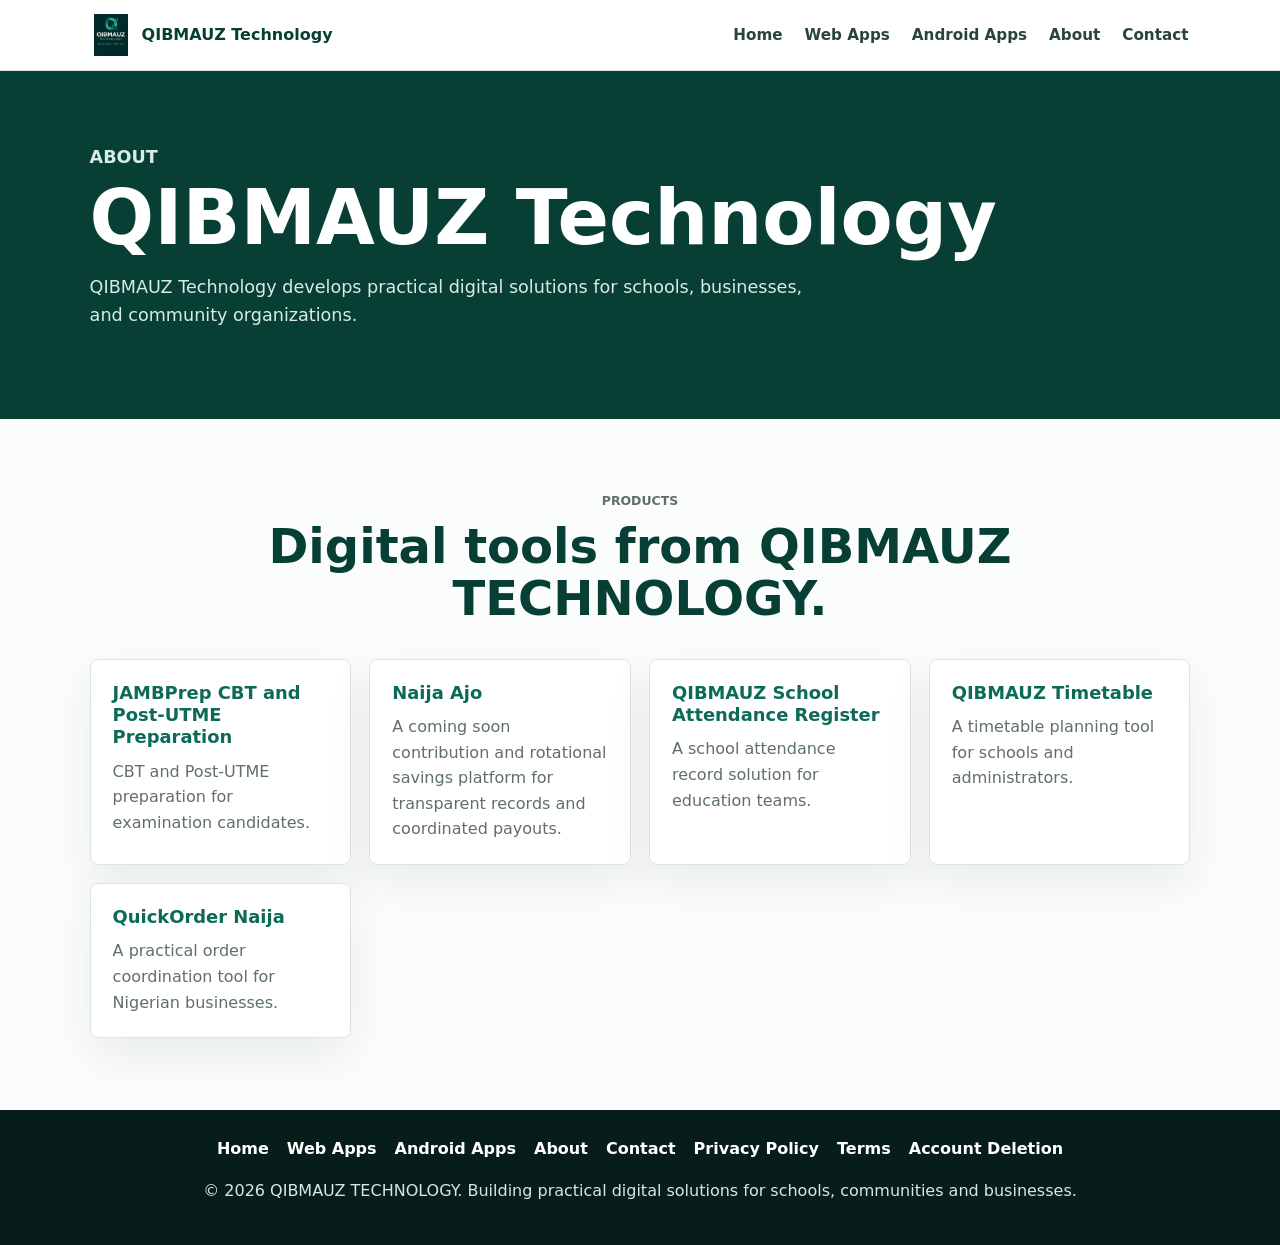
==== about/index.html @ e4f03536 "chore: complete technical SEO pass, history mode, and sitemaps" ====
<!DOCTYPE html>
<html lang="en">

<head>
  <meta charset="UTF-8" />
  <meta name="viewport" content="width=device-width, initial-scale=1.0" />
  <title>About QIBMAUZ Technology</title>
  <meta name="description" content="QIBMAUZ Technology develops practical digital solutions for schools, businesses, and community organizations." />
  <link rel="stylesheet" href="../style.css" />
</head>

<body>
  <nav class="navbar" aria-label="Main navigation">
    <a class="brand" href="/"><img src="../logo.png" alt="QIBMAUZ Technology logo" /><span>QIBMAUZ Technology</span></a>
    <div class="nav-links">
      <a href="/">Home</a><a href="/#web-apps">Web Apps</a><a href="/#android-apps">Android Apps</a><a href="/#about">About</a><a href="/#contact">Contact</a>
    </div>
  </nav>

  <main>
    <header class="page-hero">
      <p class="eyebrow">About</p>
      <h1>QIBMAUZ Technology</h1>
      <p>QIBMAUZ Technology develops practical digital solutions for schools, businesses, and community organizations.</p>
    </header>

    <section class="section">
      <div class="section-heading">
        <p class="eyebrow">Products</p>
        <h2>Digital tools from QIBMAUZ TECHNOLOGY.</h2>
      </div>
      <div class="grid products-grid">
        <article class="card"><h3>JAMBPrep CBT and Post-UTME Preparation</h3><p>CBT and Post-UTME preparation for examination candidates.</p></article><article class="card"><h3>Naija Ajo</h3><p>A coming soon contribution and rotational savings platform for transparent records and coordinated payouts.</p></article>
        <article class="card"><h3>QIBMAUZ School Attendance Register</h3><p>A school attendance record solution for education teams.</p></article>
        <article class="card"><h3>QIBMAUZ Timetable</h3><p>A timetable planning tool for schools and administrators.</p></article>
        <article class="card"><h3>QuickOrder Naija</h3><p>A practical order coordination tool for Nigerian businesses.</p></article>
      </div>
    </section>
  </main>

  <footer>
    <div class="footer-links">
      <a href="/">Home</a><a href="/#web-apps">Web Apps</a><a href="/#android-apps">Android Apps</a><a href="/#about">About</a><a href="/#contact">Contact</a><a href="https://www.qibmauz.com/privacy-policy/">Privacy Policy</a><a href="/terms-of-service/">Terms</a><a href="/delete-account.html">Account Deletion</a>
    </div>
    <p>© 2026 QIBMAUZ TECHNOLOGY. Building practical digital solutions for schools, communities and businesses.</p>
  </footer>
</body>

</html>
---- style.css ----
:root {
  color-scheme: light;
  --ink: #10231f;
  --muted: #5f6f6a;
  --line: #dbe6e2;
  --paper: #ffffff;
  --soft: #f4f8f6;
  --brand: #0b6b57;
  --brand-dark: #073f35;
  --accent: #d79b22;
  --accent-soft: #fff3d6;
  --blue-soft: #eaf3ff;
  --blue: #1c5d99;
  --shadow: 0 18px 45px rgba(15, 35, 31, 0.08);
}

* {
  box-sizing: border-box;
}

html {
  scroll-behavior: smooth;
  scroll-padding-top: 92px;
}

body {
  margin: 0;
  font-family: Inter, ui-sans-serif, system-ui, -apple-system, BlinkMacSystemFont, "Segoe UI", sans-serif;
  background: #fbfdfc;
  color: var(--ink);
  line-height: 1.6;
}

a {
  color: inherit;
  text-decoration: none;
}

a:focus-visible,
button:focus-visible,
input:focus-visible + .nav-menu-button {
  outline: 3px solid var(--accent);
  outline-offset: 4px;
}

.navbar {
  position: sticky;
  top: 0;
  z-index: 20;
  display: flex;
  align-items: center;
  justify-content: space-between;
  gap: 24px;
  padding: 14px 7%;
  background: rgba(255, 255, 255, 0.96);
  border-bottom: 1px solid var(--line);
  backdrop-filter: blur(16px);
}

.brand {
  display: inline-flex;
  align-items: center;
  gap: 10px;
  font-weight: 900;
  color: var(--brand-dark);
}

.brand img {
  width: 42px;
  height: 42px;
  object-fit: contain;
}

.nav-toggle {
  position: absolute;
  width: 1px;
  height: 1px;
  overflow: hidden;
  clip: rect(0 0 0 0);
}

.nav-menu-button {
  display: none;
  width: 44px;
  height: 44px;
  place-items: center;
  gap: 4px;
  padding: 10px;
  border: 1px solid var(--line);
  border-radius: 8px;
  background: #ffffff;
  cursor: pointer;
}

.nav-menu-button span {
  display: block;
  width: 22px;
  height: 2px;
  background: var(--brand-dark);
}

.nav-links {
  display: flex;
  flex-wrap: wrap;
  justify-content: flex-end;
  gap: 8px 18px;
  font-size: 0.95rem;
  font-weight: 800;
  color: #29443d;
}

.nav-links a {
  border-radius: 6px;
  padding: 6px 2px;
}

.hero {
  display: grid;
  grid-template-columns: minmax(0, 1.15fr) minmax(280px, 0.85fr);
  gap: 40px;
  align-items: center;
  min-height: calc(100vh - 72px);
  padding: 88px 7% 64px;
  background:
    linear-gradient(135deg, rgba(7, 63, 53, 0.97), rgba(12, 82, 72, 0.92)),
    radial-gradient(circle at 88% 12%, rgba(215, 155, 34, 0.35), transparent 34%);
  color: #ffffff;
}

.hero-content {
  max-width: 820px;
}

.eyebrow {
  margin: 0 0 10px;
  color: var(--accent);
  font-size: 0.78rem;
  font-weight: 900;
  letter-spacing: 0;
  text-transform: uppercase;
}

.hero h1,
.page-hero h1 {
  margin: 0;
  font-size: clamp(2.8rem, 7vw, 5.8rem);
  line-height: 0.98;
  letter-spacing: 0;
}

.hero-subtitle {
  max-width: 760px;
  margin: 22px 0 12px;
  color: #ffe2a1;
  font-size: clamp(1.25rem, 3vw, 2rem);
  font-weight: 850;
  line-height: 1.2;
}

.hero-copy,
.page-hero p {
  max-width: 720px;
  color: #d8ebe7;
  font-size: 1.1rem;
}

.button-row {
  display: flex;
  flex-wrap: wrap;
  gap: 14px;
  margin-top: 28px;
}

.button-row.center {
  justify-content: center;
}

.button {
  display: inline-flex;
  min-height: 46px;
  align-items: center;
  justify-content: center;
  border: 1px solid transparent;
  border-radius: 8px;
  padding: 12px 18px;
  font: inherit;
  font-weight: 850;
  cursor: pointer;
}

.button.primary,
.button.light {
  background: var(--accent);
  color: #1f1706;
}

.button.secondary {
  background: rgba(255, 255, 255, 0.1);
  color: #ffffff;
  border-color: rgba(255, 255, 255, 0.32);
}

.button.outline-light {
  color: #ffffff;
  border-color: rgba(255, 255, 255, 0.45);
}

.button.text-button {
  align-self: flex-start;
  min-height: 42px;
  margin-top: auto;
  padding: 10px 14px;
  background: #eef8f5;
  color: var(--brand-dark);
  border-color: #cfe4dd;
}

.button:disabled {
  background: #edf1ef;
  color: #667771;
  border-color: #d7e1de;
  cursor: not-allowed;
}

.hero-panel {
  display: grid;
  gap: 14px;
  padding: 20px;
  border: 1px solid rgba(255, 255, 255, 0.18);
  border-radius: 8px;
  background: rgba(255, 255, 255, 0.1);
  box-shadow: 0 22px 70px rgba(0, 0, 0, 0.16);
}

.hero-panel div {
  padding: 18px;
  border-radius: 8px;
  background: rgba(255, 255, 255, 0.12);
}

.metric {
  display: block;
  color: #ffe2a1;
  font-size: 0.82rem;
  font-weight: 900;
  text-transform: uppercase;
}

.section {
  padding: 72px 7%;
}

.section-heading {
  max-width: 820px;
  margin: 0 auto 34px;
  text-align: center;
}

.section-heading h2,
.content-panel h2,
.disclosure h2,
.cta-section h2 {
  margin: 0;
  color: var(--brand-dark);
  font-size: clamp(2rem, 4vw, 3rem);
  line-height: 1.08;
  letter-spacing: 0;
}

.section-heading p {
  color: var(--muted);
}

.muted {
  background: var(--soft);
}

.grid,
.steps,
.contact-grid {
  display: grid;
  grid-template-columns: repeat(auto-fit, minmax(250px, 1fr));
  gap: 18px;
}

.app-grid {
  align-items: stretch;
}

.card {
  min-height: 100%;
  padding: 22px;
  border: 1px solid var(--line);
  border-radius: 8px;
  background: var(--paper);
  box-shadow: var(--shadow);
}

.card h3 {
  margin: 0 0 10px;
  color: var(--brand);
  font-size: 1.12rem;
  line-height: 1.25;
}

.card p {
  margin: 0;
  color: var(--muted);
}

.app-card {
  display: flex;
  min-height: 330px;
  flex-direction: column;
  gap: 14px;
}

.android-grid .app-card {
  min-height: 280px;
}

.badge,
.product-tag {
  display: inline-flex;
  width: fit-content;
  margin: 0 0 2px;
  padding: 5px 10px;
  border-radius: 999px;
  font-size: 0.76rem;
  font-weight: 900;
  text-transform: uppercase;
}

.badge.live {
  background: #e9f8ef;
  color: #116a38;
}

.badge.soon {
  background: var(--accent-soft);
  color: #7a4d05;
}

.badge.android {
  background: var(--blue-soft);
  color: var(--blue);
}

.content-panel {
  max-width: 920px;
  margin: 0 auto;
  padding: 30px;
  border: 1px solid var(--line);
  border-radius: 8px;
  background: #ffffff;
  box-shadow: var(--shadow);
}

.content-panel p {
  color: var(--muted);
}

.content-panel a {
  color: var(--brand);
  font-weight: 850;
}

.contact-section {
  background: #ffffff;
}

.contact-card {
  display: flex;
  flex-direction: column;
  gap: 8px;
  color: var(--brand-dark);
}

.contact-card span {
  color: var(--muted);
  font-size: 0.82rem;
  font-weight: 900;
  text-transform: uppercase;
}

.contact-card strong {
  overflow-wrap: anywhere;
}

.step-card span {
  display: inline-grid;
  width: 34px;
  height: 34px;
  place-items: center;
  margin-bottom: 14px;
  border-radius: 50%;
  background: var(--accent-soft);
  color: #7a4d05;
  font-weight: 900;
}

.disclosure {
  display: grid;
  grid-template-columns: minmax(0, 0.8fr) minmax(0, 1.2fr);
  gap: 28px;
  align-items: center;
  background: #fff7ed;
  border-top: 1px solid #fed7aa;
  border-bottom: 1px solid #fed7aa;
}

.disclosure p:last-child {
  margin: 0;
  color: #5b3715;
  font-weight: 700;
}

.cta-section {
  padding: 64px 7%;
  text-align: center;
  background: var(--brand-dark);
  color: #ffffff;
}

.cta-section h2 {
  color: #ffffff;
}

footer {
  padding: 26px 7%;
  background: #071d19;
  color: #d7e7e2;
  text-align: center;
}

.page-hero {
  padding: 72px 7%;
  background: var(--brand-dark);
  color: #ffffff;
}

.page-hero h1 {
  font-size: clamp(2.5rem, 6vw, 4.75rem);
}

.faq {
  display: grid;
  gap: 14px;
  max-width: 920px;
  margin: 0 auto;
}

.faq details {
  padding: 18px 20px;
  border: 1px solid var(--line);
  border-radius: 8px;
  background: #ffffff;
}

.faq summary {
  cursor: pointer;
  color: var(--brand-dark);
  font-weight: 850;
}

.placeholder-grid {
  display: grid;
  grid-template-columns: repeat(auto-fit, minmax(260px, 1fr));
  gap: 18px;
}

.screenshot-placeholder {
  min-height: 230px;
  display: grid;
  place-items: center;
  border: 1px dashed #8fb3aa;
  border-radius: 8px;
  background: linear-gradient(135deg, #ffffff, #eef8f5);
  color: var(--brand);
  font-weight: 850;
  text-align: center;
}

.company-intro {
  padding-top: 56px;
  padding-bottom: 56px;
}

.product-card {
  display: flex;
  flex-direction: column;
  justify-content: space-between;
}

.featured-card {
  border-color: rgba(215, 155, 34, 0.45);
  background: linear-gradient(180deg, #ffffff, #fffaf0);
}

.feature-shell {
  max-width: 980px;
  margin: 0 auto;
  padding: 34px;
  border: 1px solid rgba(11, 107, 87, 0.22);
  border-radius: 8px;
  background:
    linear-gradient(135deg, rgba(244, 248, 246, 0.95), rgba(255, 250, 240, 0.9)),
    #ffffff;
  box-shadow: var(--shadow);
}

.feature-shell h2 {
  margin: 0;
  color: var(--brand-dark);
  font-size: clamp(2.3rem, 5vw, 4rem);
  line-height: 1;
}

.feature-shell p {
  max-width: 760px;
  color: var(--muted);
  font-size: 1.08rem;
}

.mission-section,
.featured-product {
  background: #ffffff;
}

.footer-links {
  display: flex;
  flex-wrap: wrap;
  justify-content: center;
  gap: 10px 18px;
  margin-bottom: 16px;
  font-weight: 850;
}

.footer-links a {
  color: #ffffff;
  border-radius: 6px;
}

@media (max-width: 820px) {
  html {
    scroll-padding-top: 78px;
  }

  .navbar {
    align-items: center;
    flex-wrap: wrap;
    padding-left: 5%;
    padding-right: 5%;
  }

  .brand span {
    max-width: 210px;
  }

  .nav-menu-button {
    display: grid;
  }

  .nav-links {
    display: none;
    width: 100%;
    flex-direction: column;
    gap: 2px;
    padding-top: 8px;
  }

  .nav-links a {
    min-height: 42px;
    padding: 9px 0;
  }

  .nav-toggle:checked ~ .nav-links {
    display: flex;
  }

  .hero,
  .disclosure {
    grid-template-columns: 1fr;
  }

  .hero {
    min-height: auto;
    padding-top: 64px;
  }

  .section,
  .page-hero,
  .cta-section {
    padding-left: 5%;
    padding-right: 5%;
  }

  .app-card,
  .android-grid .app-card {
    min-height: auto;
  }
}
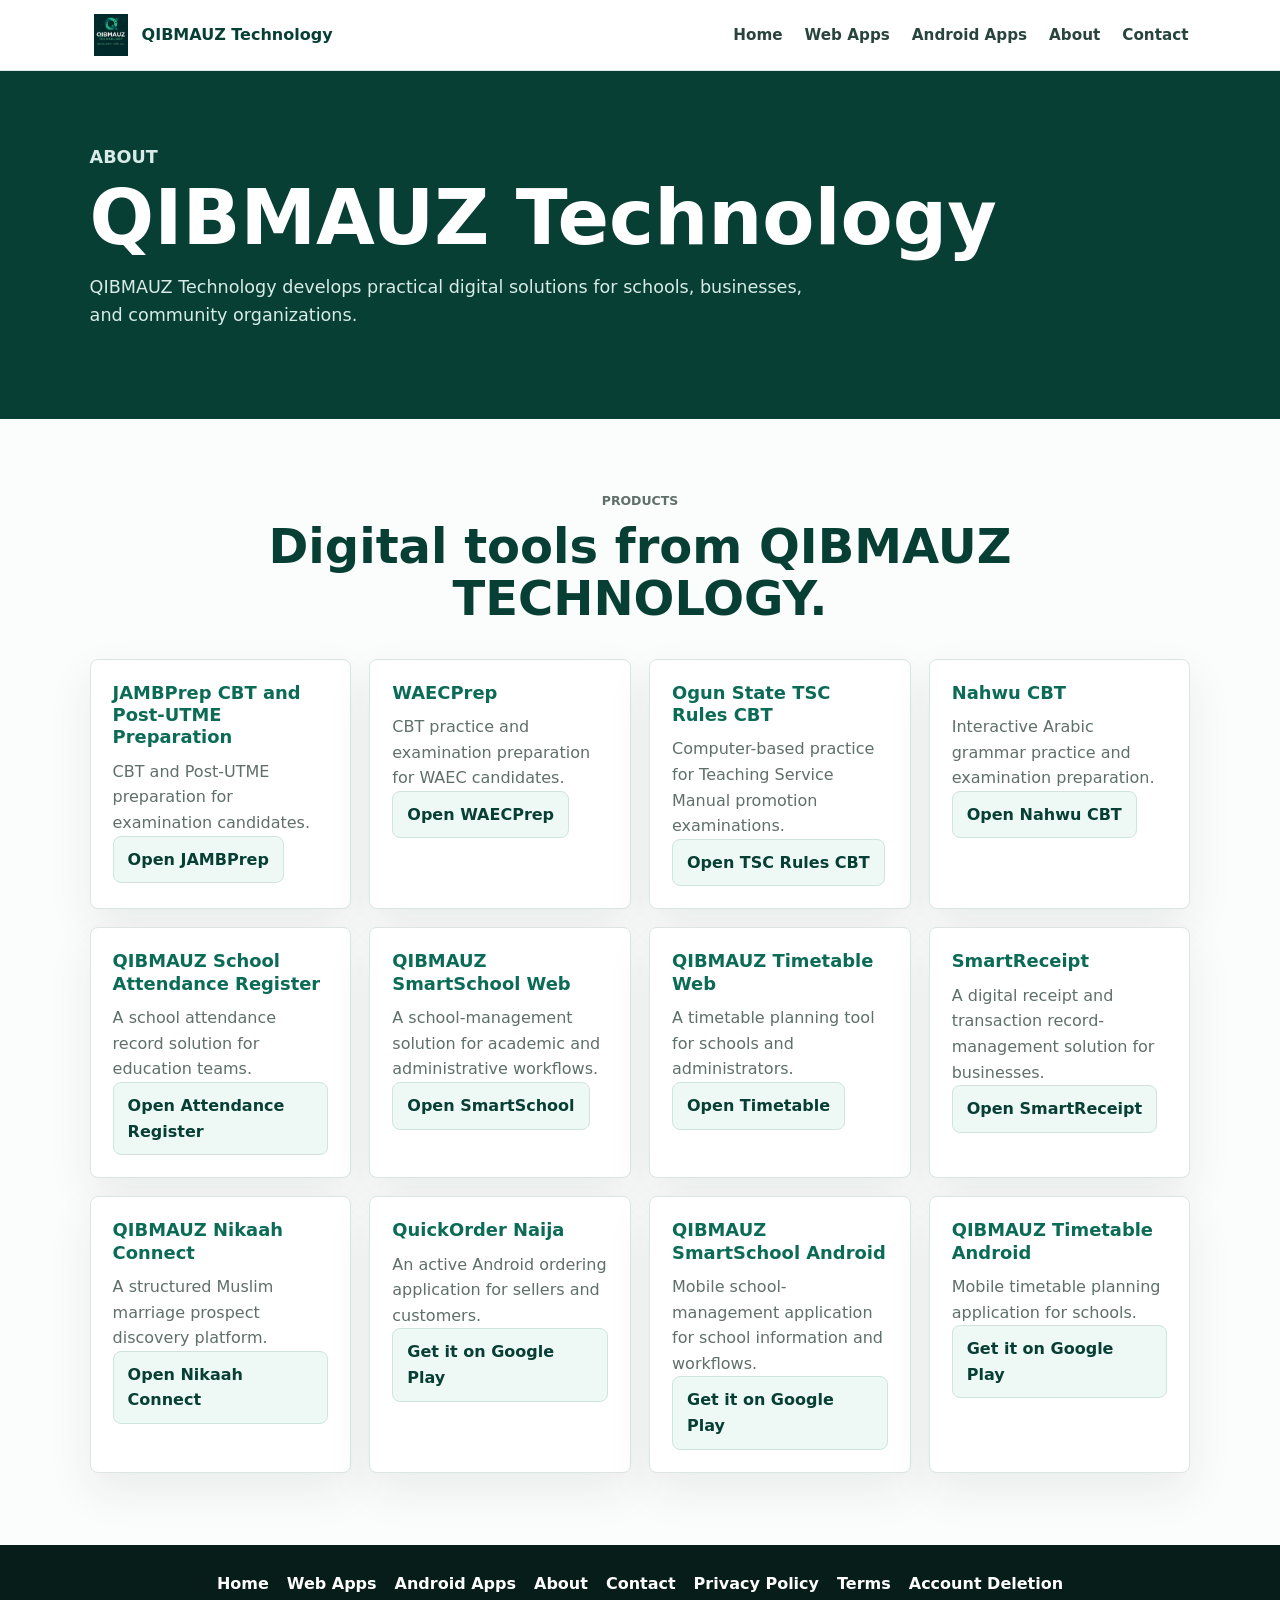
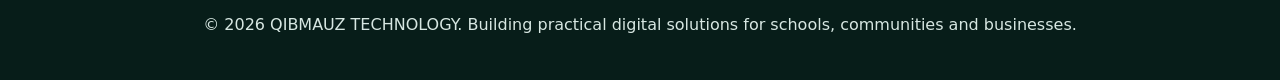
==== commit 443bc9b0: "Restore expanded QIBMAUZ website content" ====
--- a/about/index.html
+++ b/about/index.html
@@ -5,7 +5,8 @@
   <meta charset="UTF-8" />
   <meta name="viewport" content="width=device-width, initial-scale=1.0" />
   <title>About QIBMAUZ Technology</title>
-  <meta name="description" content="QIBMAUZ Technology develops practical digital solutions for schools, businesses, and community organizations." />
+  <meta name="description" content="QIBMAUZ Technology develops practical digital solutions across education, examination preparation, school administration, business and community services." />
+  <link rel="canonical" href="https://www.qibmauz.com/about/" />
   <link rel="stylesheet" href="../style.css" />
 </head>
 
@@ -30,17 +31,25 @@
         <h2>Digital tools from QIBMAUZ TECHNOLOGY.</h2>
       </div>
       <div class="grid products-grid">
-        <article class="card"><h3>JAMBPrep CBT and Post-UTME Preparation</h3><p>CBT and Post-UTME preparation for examination candidates.</p></article><article class="card"><h3>Naija Ajo</h3><p>A coming soon contribution and rotational savings platform for transparent records and coordinated payouts.</p></article>
-        <article class="card"><h3>QIBMAUZ School Attendance Register</h3><p>A school attendance record solution for education teams.</p></article>
-        <article class="card"><h3>QIBMAUZ Timetable</h3><p>A timetable planning tool for schools and administrators.</p></article>
-        <article class="card"><h3>QuickOrder Naija</h3><p>A practical order coordination tool for Nigerian businesses.</p></article>
+        <article class="card"><h3>JAMBPrep CBT and Post-UTME Preparation</h3><p>CBT and Post-UTME preparation for examination candidates.</p><a class="button text-button" href="https://jambprep.qibmauz.com/">Open JAMBPrep</a></article>
+        <article class="card"><h3>WAECPrep</h3><p>CBT practice and examination preparation for WAEC candidates.</p><a class="button text-button" href="https://waecprep.qibmauz.com/">Open WAECPrep</a></article>
+        <article class="card"><h3>Ogun State TSC Rules CBT</h3><p>Computer-based practice for Teaching Service Manual promotion examinations.</p><a class="button text-button" href="https://tsc-rules-cbt.qibmauz.com/">Open TSC Rules CBT</a></article>
+        <article class="card"><h3>Nahwu CBT</h3><p>Interactive Arabic grammar practice and examination preparation.</p><a class="button text-button" href="https://nahwu.qibmauz.com/">Open Nahwu CBT</a></article>
+        <article class="card"><h3>QIBMAUZ School Attendance Register</h3><p>A school attendance record solution for education teams.</p><a class="button text-button" href="https://attendance.qibmauz.com/">Open Attendance Register</a></article>
+        <article class="card"><h3>QIBMAUZ SmartSchool Web</h3><p>A school-management solution for academic and administrative workflows.</p><a class="button text-button" href="https://smartschool.qibmauz.com/">Open SmartSchool</a></article>
+        <article class="card"><h3>QIBMAUZ Timetable Web</h3><p>A timetable planning tool for schools and administrators.</p><a class="button text-button" href="https://timetable.qibmauz.com/">Open Timetable</a></article>
+        <article class="card"><h3>SmartReceipt</h3><p>A digital receipt and transaction record-management solution for businesses.</p><a class="button text-button" href="https://smartreceipt.qibmauz.com/">Open SmartReceipt</a></article>
+        <article class="card"><h3>QIBMAUZ Nikaah Connect</h3><p>A structured Muslim marriage prospect discovery platform.</p><a class="button text-button" href="https://nikah.qibmauz.com/">Open Nikaah Connect</a></article>
+        <article class="card"><h3>QuickOrder Naija</h3><p>An active Android ordering application for sellers and customers.</p><a class="button text-button" href="https://play.google.com/store/apps/details?id=com.qibmauz.quickorder" target="_blank" rel="noopener noreferrer" aria-label="Download QuickOrder Naija from Google Play">Get it on Google Play</a></article>
+        <article class="card"><h3>QIBMAUZ SmartSchool Android</h3><p>Mobile school-management application for school information and workflows.</p><a class="button text-button" href="https://play.google.com/store/apps/details?id=com.qibmauz.smartschool" target="_blank" rel="noopener noreferrer" aria-label="Download QIBMAUZ SmartSchool from Google Play">Get it on Google Play</a></article>
+        <article class="card"><h3>QIBMAUZ Timetable Android</h3><p>Mobile timetable planning application for schools.</p><a class="button text-button" href="https://play.google.com/store/apps/details?id=com.qibmauz.schooltimetable" target="_blank" rel="noopener noreferrer" aria-label="Download QIBMAUZ Timetable from Google Play">Get it on Google Play</a></article>
       </div>
     </section>
   </main>
 
   <footer>
     <div class="footer-links">
-      <a href="/">Home</a><a href="/#web-apps">Web Apps</a><a href="/#android-apps">Android Apps</a><a href="/#about">About</a><a href="/#contact">Contact</a><a href="https://www.qibmauz.com/privacy-policy/">Privacy Policy</a><a href="/terms-of-service/">Terms</a><a href="/delete-account.html">Account Deletion</a>
+      <a href="/">Home</a><a href="/#web-apps">Web Apps</a><a href="/#android-apps">Android Apps</a><a href="/#about">About</a><a href="/#contact">Contact</a><a href="/privacy-policy/">Privacy Policy</a><a href="/terms-of-service/">Terms</a><a href="/delete-account.html">Account Deletion</a>
     </div>
     <p>© 2026 QIBMAUZ TECHNOLOGY. Building practical digital solutions for schools, communities and businesses.</p>
   </footer>
--- a/style.css
+++ b/style.css
@@ -287,6 +287,34 @@
   align-items: stretch;
 }
 
+.category-block {
+  margin-top: 42px;
+}
+
+.category-block:nth-of-type(2) {
+  margin-top: 0;
+}
+
+.category-title {
+  margin: 0 0 18px;
+  color: var(--brand-dark);
+  font-size: 1.35rem;
+  font-weight: 850;
+  border-bottom: 2px solid var(--line);
+  padding-bottom: 8px;
+}
+
+.card-actions {
+  display: flex;
+  flex-wrap: wrap;
+  gap: 8px;
+  margin-top: auto;
+}
+
+.card-actions .button {
+  margin-top: 0;
+}
+
 .card {
   min-height: 100%;
   padding: 22px;
